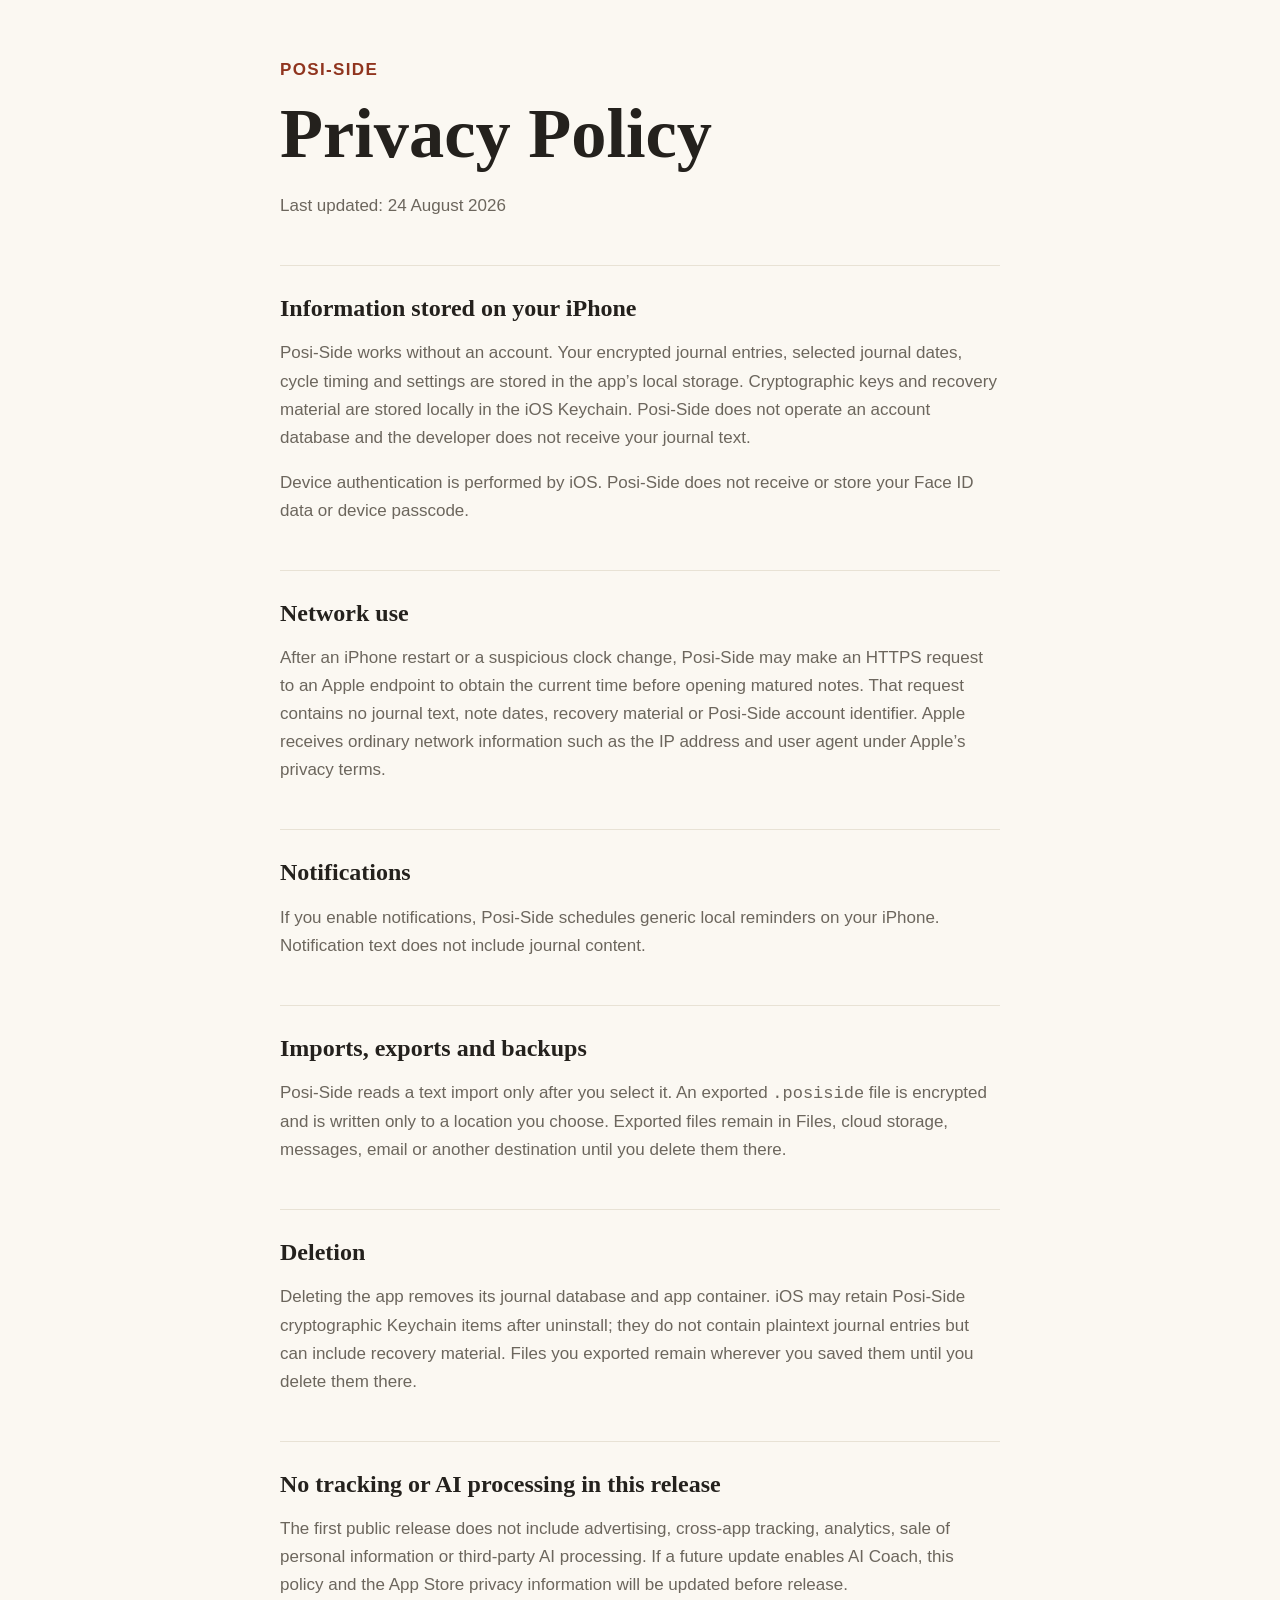
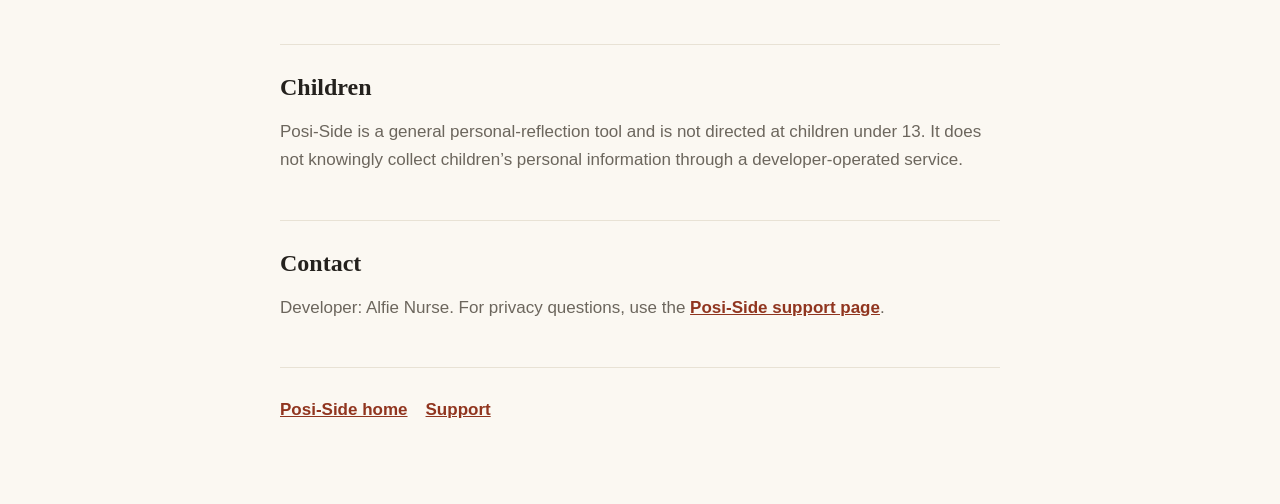
==== privacy/index.html @ f958ef9d "Publish Posi-Side privacy and support pages" ====
<!doctype html>
<html lang="en-GB">
<head>
  <meta charset="utf-8">
  <meta name="viewport" content="width=device-width, initial-scale=1">
  <meta name="description" content="Privacy Policy for the Posi-Side iPhone app.">
  <title>Privacy Policy — Posi-Side</title>
  <link rel="stylesheet" href="../styles.css">
</head>
<body>
<main>
  <header>
    <div class="eyebrow">Posi-Side</div>
    <h1>Privacy Policy</h1>
    <p>Last updated: 24 August 2026</p>
  </header>
  <section>
    <h2>Information stored on your iPhone</h2>
    <p>Posi-Side works without an account. Your encrypted journal entries, selected journal dates, cycle timing and settings are stored in the app’s local storage. Cryptographic keys and recovery material are stored locally in the iOS Keychain. Posi-Side does not operate an account database and the developer does not receive your journal text.</p>
    <p>Device authentication is performed by iOS. Posi-Side does not receive or store your Face ID data or device passcode.</p>
  </section>
  <section>
    <h2>Network use</h2>
    <p>After an iPhone restart or a suspicious clock change, Posi-Side may make an HTTPS request to an Apple endpoint to obtain the current time before opening matured notes. That request contains no journal text, note dates, recovery material or Posi-Side account identifier. Apple receives ordinary network information such as the IP address and user agent under Apple’s privacy terms.</p>
  </section>
  <section>
    <h2>Notifications</h2>
    <p>If you enable notifications, Posi-Side schedules generic local reminders on your iPhone. Notification text does not include journal content.</p>
  </section>
  <section>
    <h2>Imports, exports and backups</h2>
    <p>Posi-Side reads a text import only after you select it. An exported <code>.posiside</code> file is encrypted and is written only to a location you choose. Exported files remain in Files, cloud storage, messages, email or another destination until you delete them there.</p>
  </section>
  <section>
    <h2>Deletion</h2>
    <p>Deleting the app removes its journal database and app container. iOS may retain Posi-Side cryptographic Keychain items after uninstall; they do not contain plaintext journal entries but can include recovery material. Files you exported remain wherever you saved them until you delete them there.</p>
  </section>
  <section>
    <h2>No tracking or AI processing in this release</h2>
    <p>The first public release does not include advertising, cross-app tracking, analytics, sale of personal information or third-party AI processing. If a future update enables AI Coach, this policy and the App Store privacy information will be updated before release.</p>
  </section>
  <section>
    <h2>Children</h2>
    <p>Posi-Side is a general personal-reflection tool and is not directed at children under 13. It does not knowingly collect children’s personal information through a developer-operated service.</p>
  </section>
  <section>
    <h2>Contact</h2>
    <p>Developer: Alfie Nurse. For privacy questions, use the <a href="../support/">Posi-Side support page</a>.</p>
  </section>
  <nav class="nav"><a href="../">Posi-Side home</a><a href="../support/">Support</a></nav>
</main>
</body>
</html>
---- styles.css ----
:root {
  color-scheme: light dark;
  --canvas: #fbf8f2;
  --ink: #24211d;
  --secondary: #6c665d;
  --accent: #90351f;
  --border: #e8e2d5;
  --card: rgba(255, 255, 255, 0.58);
}

@media (prefers-color-scheme: dark) {
  :root {
    --canvas: #1c1b19;
    --ink: #f5f1e8;
    --secondary: #c7c0b4;
    --accent: #e69b80;
    --border: #47433d;
    --card: rgba(255, 255, 255, 0.04);
  }
}

* { box-sizing: border-box; }

body {
  margin: 0;
  background: var(--canvas);
  color: var(--ink);
  font-family: -apple-system, BlinkMacSystemFont, "SF Pro Text", sans-serif;
  font-size: 17px;
  line-height: 1.65;
}

main {
  width: min(100% - 32px, 720px);
  margin: 0 auto;
  padding: 56px 0 80px;
}

header, section {
  border-bottom: 1px solid var(--border);
  padding: 0 0 28px;
  margin: 0 0 28px;
}

h1, h2 {
  font-family: ui-serif, "New York", Georgia, serif;
  line-height: 1.18;
}

h1 { font-size: clamp(2.4rem, 8vw, 4.4rem); margin: 8px 0 12px; }
h2 { font-size: 1.5rem; margin: 0 0 10px; }
p, li { color: var(--secondary); }
a { color: var(--accent); font-weight: 650; }
.eyebrow { color: var(--accent); font-weight: 750; letter-spacing: .08em; text-transform: uppercase; }
.card { background: var(--card); border: 1px solid var(--border); border-radius: 18px; padding: 20px; }
.nav { display: flex; flex-wrap: wrap; gap: 18px; }
.small { font-size: .9rem; }
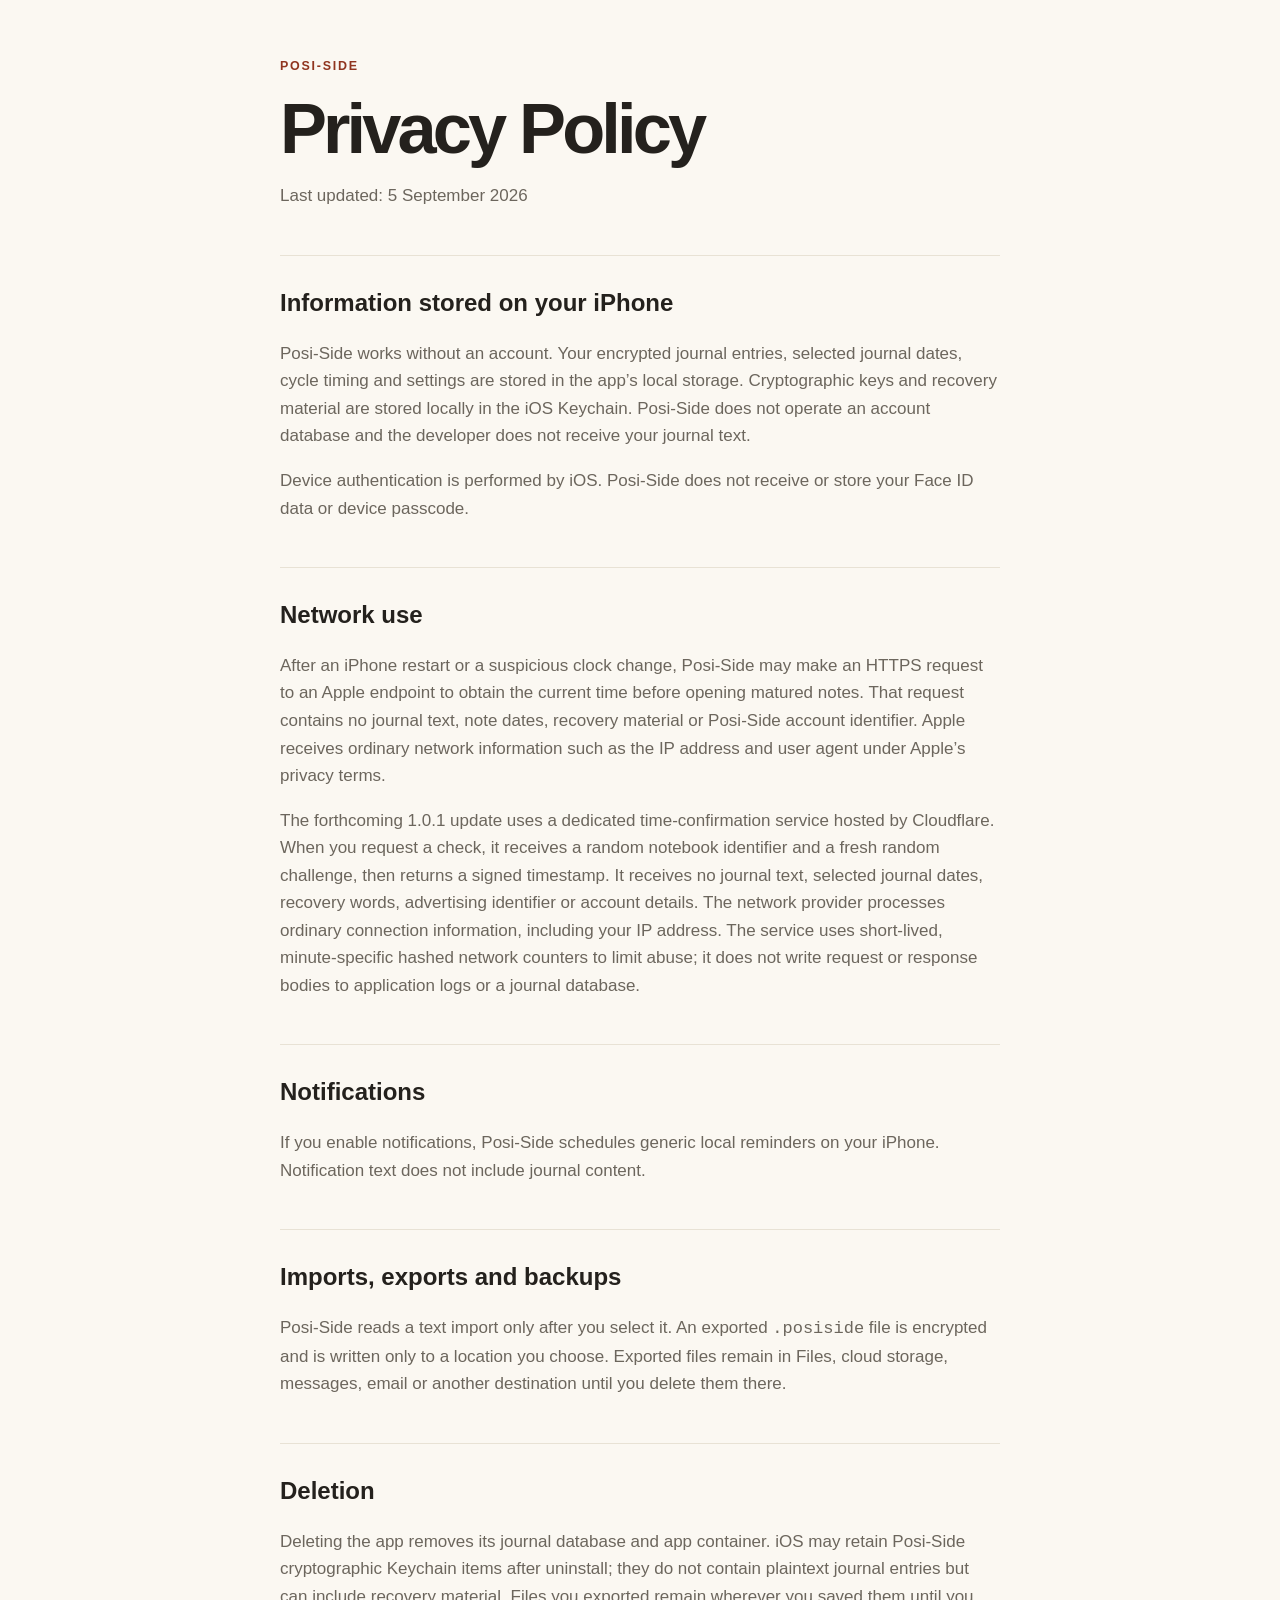
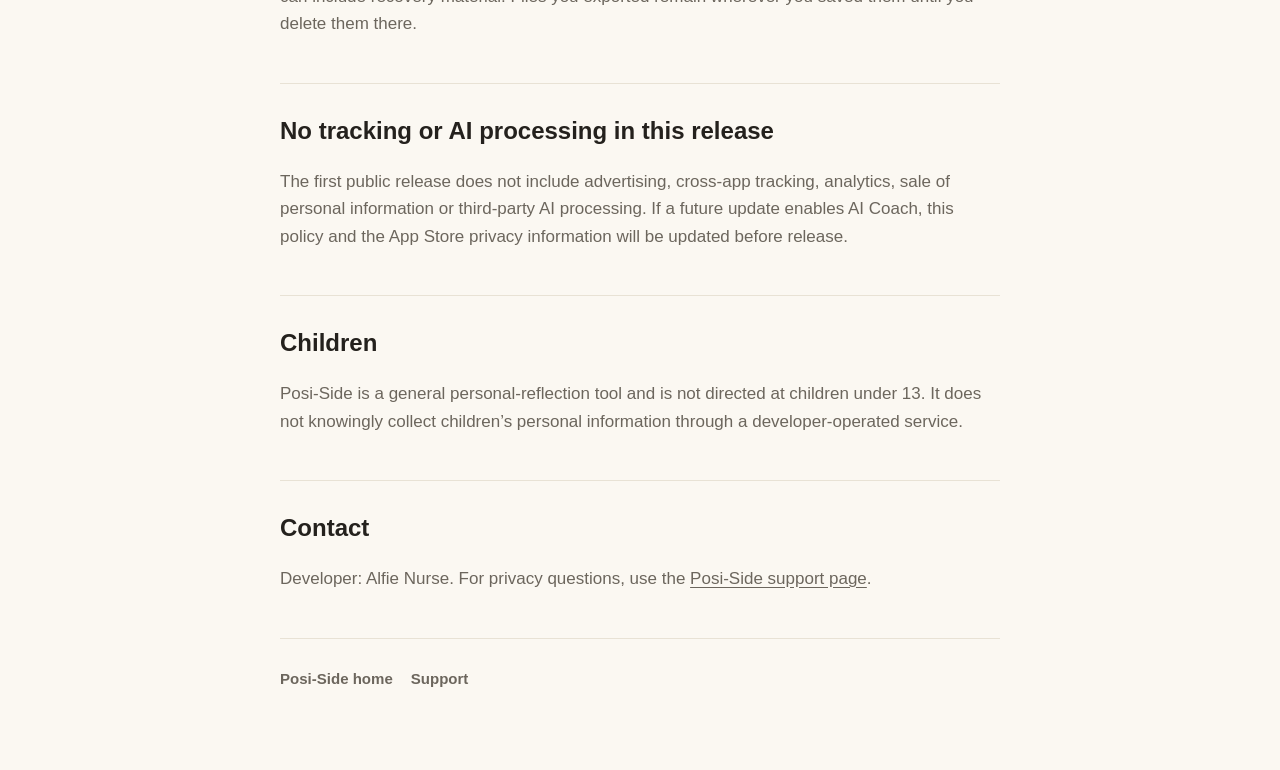
==== commit 315edf9a: "Document time verification service and current release limitation" ====
--- a/privacy/index.html
+++ b/privacy/index.html
@@ -12,7 +12,7 @@
   <header>
     <div class="eyebrow">Posi-Side</div>
     <h1>Privacy Policy</h1>
-    <p>Last updated: 24 August 2026</p>
+    <p>Last updated: 5 September 2026</p>
   </header>
   <section>
     <h2>Information stored on your iPhone</h2>
@@ -22,6 +22,7 @@
   <section>
     <h2>Network use</h2>
     <p>After an iPhone restart or a suspicious clock change, Posi-Side may make an HTTPS request to an Apple endpoint to obtain the current time before opening matured notes. That request contains no journal text, note dates, recovery material or Posi-Side account identifier. Apple receives ordinary network information such as the IP address and user agent under Apple’s privacy terms.</p>
+    <p>The forthcoming 1.0.1 update uses a dedicated time-confirmation service hosted by Cloudflare. When you request a check, it receives a random notebook identifier and a fresh random challenge, then returns a signed timestamp. It receives no journal text, selected journal dates, recovery words, advertising identifier or account details. The network provider processes ordinary connection information, including your IP address. The service uses short-lived, minute-specific hashed network counters to limit abuse; it does not write request or response bodies to application logs or a journal database.</p>
   </section>
   <section>
     <h2>Notifications</h2>
--- a/styles.css
+++ b/styles.css
@@ -1,57 +1,144 @@
 :root {
   color-scheme: light dark;
   --canvas: #fbf8f2;
+  --paper: #fffdf8;
   --ink: #24211d;
-  --secondary: #6c665d;
-  --accent: #90351f;
-  --border: #e8e2d5;
-  --card: rgba(255, 255, 255, 0.58);
-}
-
-@media (prefers-color-scheme: dark) {
-  :root {
-    --canvas: #1c1b19;
-    --ink: #f5f1e8;
-    --secondary: #c7c0b4;
-    --accent: #e69b80;
-    --border: #47433d;
-    --card: rgba(255, 255, 255, 0.04);
-  }
+  --soft: #6c665d;
+  --muted: #8a8276;
+  --line: #e8e2d5;
+  --sage: #4b5942;
+  --clay: #90351f;
+  --amber: #fbe69d;
+  --shadow: rgb(36 33 29 / .12);
 }
 
 * { box-sizing: border-box; }
-
+html { font-size: 100%; scroll-behavior: smooth; }
 body {
   margin: 0;
   background: var(--canvas);
   color: var(--ink);
-  font-family: -apple-system, BlinkMacSystemFont, "SF Pro Text", sans-serif;
-  font-size: 17px;
-  line-height: 1.65;
+  font: 17px/1.62 -apple-system, BlinkMacSystemFont, "Segoe UI", sans-serif;
 }
+img { display: block; max-width: 100%; }
+a { color: inherit; text-underline-offset: .18em; }
+a:focus-visible { outline: 3px solid var(--clay); outline-offset: 4px; border-radius: 4px; }
+.skip {
+  position: fixed; z-index: 10; left: 16px; top: -80px;
+  padding: .65rem 1rem; border-radius: 8px; background: var(--ink); color: var(--canvas);
+}
+.skip:focus { top: 16px; }
+.wrap { width: min(1120px, calc(100% - 40px)); margin-inline: auto; }
+.site-header {
+  display: flex; align-items: center; justify-content: space-between; gap: 1rem;
+  min-height: 78px; border-bottom: 1px solid var(--line);
+}
+.brand { display: inline-flex; align-items: center; gap: .7rem; font-weight: 760; text-decoration: none; }
+.brand img { width: 38px; height: 38px; border-radius: 9px; box-shadow: 0 5px 14px var(--shadow); }
+nav { display: flex; align-items: center; gap: 1.25rem; }
+nav a { color: var(--soft); font-size: .94rem; font-weight: 620; text-decoration: none; }
+nav a:hover { color: var(--ink); }
+.hero {
+  display: grid; grid-template-columns: minmax(0, 1.08fr) minmax(280px, .72fr);
+  gap: clamp(2.5rem, 7vw, 6.5rem); align-items: center;
+  min-height: calc(100vh - 78px); padding: clamp(3.5rem, 8vw, 7rem) 0;
+}
+.eyebrow {
+  margin: 0 0 1rem; color: var(--clay); font-size: .78rem; font-weight: 820;
+  letter-spacing: .14em; text-transform: uppercase;
+}
+h1, h2 { font-family: ui-rounded, -apple-system, BlinkMacSystemFont, "Segoe UI", sans-serif; }
+h1 { max-width: 13ch; margin: 0; font-size: clamp(2.85rem, 6.4vw, 5.4rem); line-height: 1.04; letter-spacing: -.055em; font-weight: 740; }
+h1 em { color: var(--clay); font-style: normal; }
+.lede { max-width: 41rem; margin: 1.5rem 0 0; color: var(--soft); font-size: clamp(1.12rem, 2vw, 1.35rem); line-height: 1.55; }
+.actions { display: flex; align-items: center; flex-wrap: wrap; gap: .8rem 1rem; margin-top: 2rem; }
+.primary {
+  display: inline-flex; align-items: center; justify-content: center; min-height: 52px;
+  padding: .78rem 1.25rem; border-radius: 999px; background: var(--clay); color: white;
+  gap: .8rem; font-weight: 760; text-decoration: none; box-shadow: 0 10px 24px rgb(144 53 31 / .2);
+}
+.primary:hover { background: #762b1a; }
+.price-note { color: var(--soft); font-size: .9rem; }
+.trust { display: flex; flex-wrap: wrap; gap: .55rem; margin: 1.4rem 0 0; padding: 0; list-style: none; }
+.trust li { padding: .36rem .7rem; border: 1px solid var(--line); border-radius: 999px; color: var(--soft); background: var(--paper); font-size: .82rem; }
+.moment-stack { min-width: 0; padding: 1rem 0; }
+.example-label { color: var(--sage); font-size: .95rem; font-weight: 700; margin: 0 0 1.25rem; }
+.moment { position: relative; padding: 1.4rem 1.5rem; margin: 0 0 1rem; border: 1px solid var(--line); border-radius: 20px; background: var(--paper); box-shadow: 0 14px 40px rgb(36 33 29 / .065); }
+.moment:nth-of-type(2) { margin-left: 1.4rem; border-left: 3px solid var(--sage); }
+.moment-context { color: var(--soft); font-size: .875rem; font-weight: 650; }
+.moment p { margin: .5rem 0 1rem; font-size: 1.25rem; line-height: 1.45; letter-spacing: -.02em; }
+.moment-status { color: var(--clay); font-size: .8rem; font-weight: 650; }
+.example-caption { color: var(--soft); font-size: .8rem; margin: .85rem 0 0; }
+.section { padding: clamp(4.5rem, 9vw, 8rem) 0; border-top: 1px solid var(--line); }
+.section-head { display: grid; grid-template-columns: .7fr 1.3fr; gap: 2rem 4rem; align-items: end; }
+.section h2 { max-width: 14ch; margin: 0; font-size: clamp(2.2rem, 5vw, 4rem); line-height: 1.04; letter-spacing: -.035em; font-weight: 620; }
+.section-head > p { max-width: 43rem; margin: 0; color: var(--soft); font-size: 1.08rem; }
+.steps { display: grid; grid-template-columns: repeat(3, 1fr); gap: 1rem; margin-top: 3rem; }
+.step { min-height: 260px; padding: 1.5rem; border: 1px solid var(--line); border-radius: 22px; background: var(--paper); box-shadow: 0 16px 44px rgb(36 33 29 / .045); }
+.number { display: grid; place-items: center; width: 2.2rem; height: 2.2rem; border-radius: 50%; background: var(--sage); color: white; font-size: .86rem; font-weight: 800; }
+.step h3 { margin: 2.8rem 0 .55rem; font-size: 1.4rem; line-height: 1.2; letter-spacing: -.025em; }
+.step p { margin: 0; color: var(--soft); }
+.privacy-grid { display: grid; grid-template-columns: 1.1fr .9fr; gap: clamp(2rem, 6vw, 5rem); align-items: center; }
+.privacy-card { padding: clamp(1.5rem, 4vw, 2.6rem); border-radius: 24px; background: var(--sage); color: #fffdf8; }
+.privacy-card .eyebrow { color: #dce5d6; }
+.privacy-card h2 { max-width: 11ch; }
+.privacy-card p { color: #e5eadf; }
+.facts { display: grid; gap: 1rem; margin: 0; padding: 0; list-style: none; }
+.facts li { padding: 1rem 0; border-bottom: 1px solid var(--line); }
+.facts strong { display: block; margin-bottom: .25rem; font-size: 1.02rem; }
+.facts span { color: var(--soft); }
+.section .quote { max-width: 23ch; font-size: clamp(2rem, 4vw, 3.2rem); line-height: 1.15; }
+.perspective-copy { max-width: 38rem; margin: 1.5rem 0 0; font-size: 1.2rem; color: var(--soft); }
+.questions { display: grid; grid-template-columns: .8fr 1.2fr; gap: 2rem 4rem; }
+.answers details { padding: 1.15rem 0; border-bottom: 1px solid var(--line); }
+.answers summary { cursor: pointer; font-weight: 650; padding-right: 1rem; }
+.answers summary:focus-visible { outline: 3px solid var(--clay); outline-offset: 6px; }
+.answers p { color: var(--soft); margin-bottom: .2rem; }
+.offer {
+  display: grid; grid-template-columns: 1fr auto; gap: 2rem; align-items: center;
+  padding: clamp(1.6rem, 4vw, 3rem); border: 1px solid var(--line); border-radius: 26px; background: var(--paper);
+}
+.offer h2 { max-width: 18ch; font-size: clamp(2rem, 4vw, 3.3rem); }
+.offer p { max-width: 43rem; margin: .8rem 0 0; color: var(--soft); }
+.offer-action { min-width: 232px; text-align: center; }
+.offer-action .price { margin-bottom: .75rem; font: 650 2rem/1 ui-serif, "New York", Georgia, serif; }
+.fine { margin: .8rem 0 0; color: var(--muted); font-size: .8rem; }
+footer { padding: 2rem 0 3.5rem; border-top: 1px solid var(--line); color: var(--soft); font-size: .88rem; }
+.footer-inner { display: flex; justify-content: space-between; flex-wrap: wrap; gap: .75rem 2rem; }
+footer p { margin: 0; }
+footer a { margin-right: .8rem; }
 
-main {
-  width: min(100% - 32px, 720px);
-  margin: 0 auto;
-  padding: 56px 0 80px;
-}
-
-header, section {
-  border-bottom: 1px solid var(--border);
-  padding: 0 0 28px;
-  margin: 0 0 28px;
-}
-
-h1, h2 {
-  font-family: ui-serif, "New York", Georgia, serif;
-  line-height: 1.18;
-}
-
-h1 { font-size: clamp(2.4rem, 8vw, 4.4rem); margin: 8px 0 12px; }
-h2 { font-size: 1.5rem; margin: 0 0 10px; }
-p, li { color: var(--secondary); }
-a { color: var(--accent); font-weight: 650; }
-.eyebrow { color: var(--accent); font-weight: 750; letter-spacing: .08em; text-transform: uppercase; }
-.card { background: var(--card); border: 1px solid var(--border); border-radius: 18px; padding: 20px; }
+/* Existing privacy and support pages use these shared elements. */
+main:not(#content) > header, main:not(#content) > section { border-bottom: 1px solid var(--line); padding: 0 0 28px; margin: 0 0 28px; }
+main:not(#content) { width: min(100% - 32px, 720px); margin: 0 auto; padding: 56px 0 80px; }
+main:not(#content) h1 { max-width: none; font-size: clamp(2.4rem, 8vw, 4.4rem); margin: 8px 0 12px; }
+main:not(#content) h2 { font-size: 1.5rem; margin: 0 0 10px; }
+main:not(#content) p, main:not(#content) li { color: var(--soft); }
+.card { background: var(--paper); border: 1px solid var(--line); border-radius: 18px; padding: 20px; }
 .nav { display: flex; flex-wrap: wrap; gap: 18px; }
 .small { font-size: .9rem; }
+
+@media (max-width: 780px) {
+  .wrap { width: min(100% - 32px, 680px); }
+  .site-header { min-height: 68px; }
+  .site-header nav a:not(.nav-buy) { display: none; }
+  .hero { grid-template-columns: 1fr; min-height: auto; padding-top: 4rem; }
+  .section-head, .privacy-grid, .offer, .questions { grid-template-columns: 1fr; }
+  .steps { grid-template-columns: 1fr; }
+  .step { min-height: 0; }
+  .step h3 { margin-top: 2rem; }
+  .offer-action { min-width: 0; text-align: left; }
+}
+@media (prefers-reduced-motion: reduce) { html { scroll-behavior: auto; } }
+@media (prefers-color-scheme: dark) {
+  :root {
+    --canvas: #1c1b19; --paper: #26231f; --ink: #f5f1e8; --soft: #c9c1b5;
+    --muted: #afa79c; --line: #47433d; --sage: #a6b49b; --clay: #e69b80;
+    --amber: #6d5b22; --shadow: rgb(0 0 0 / .42);
+  }
+  .primary { color: #21100b; box-shadow: none; }
+  .primary:hover { background: #f0aa90; }
+  .number, .privacy-card { color: #1c1b19; }
+  .privacy-card { background: #a6b49b; }
+  .privacy-card .eyebrow, .privacy-card p { color: #2d3429; }
+}
